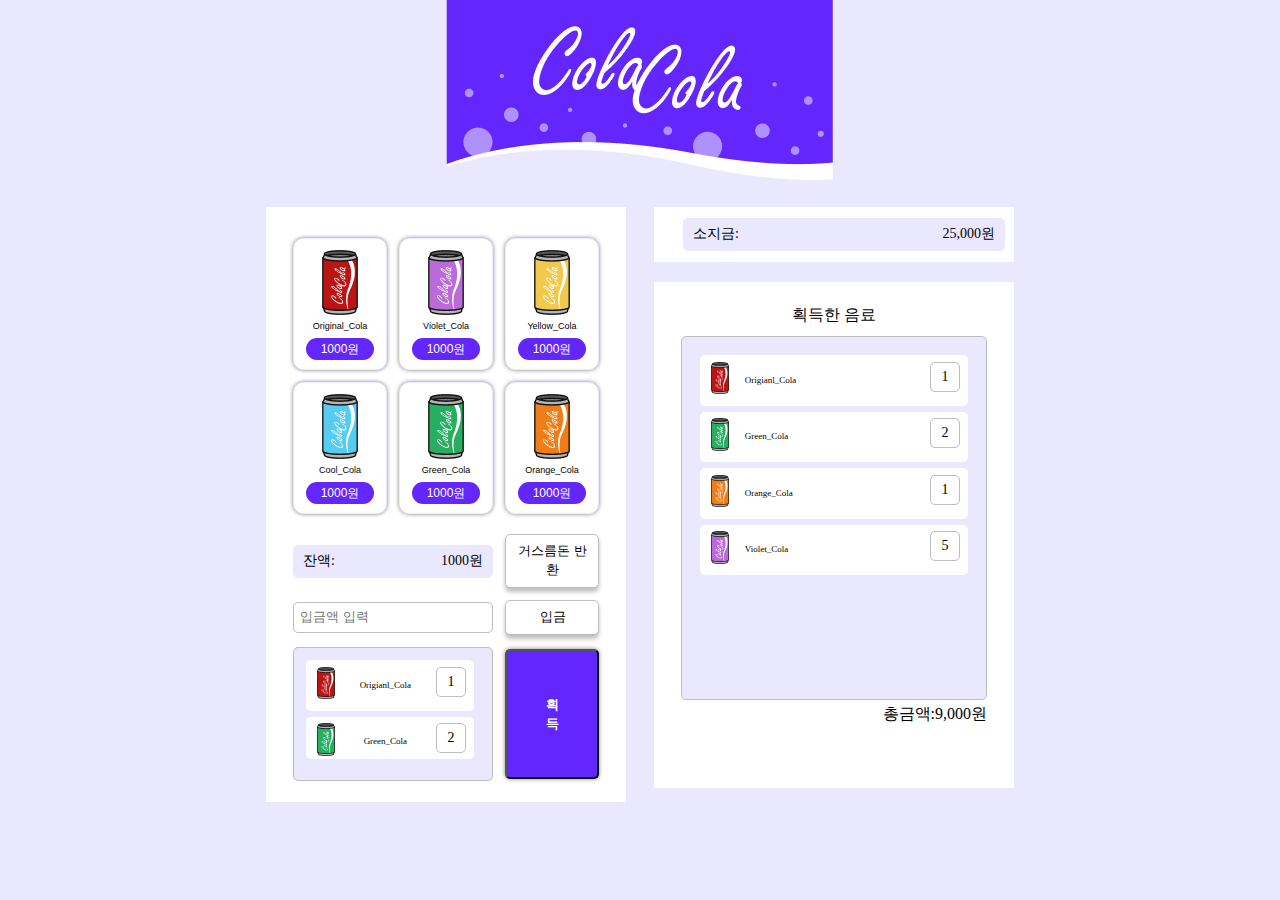
==== index.html @ db54694e "firstcommit" ====
<!DOCTYPE html>
<html lang="ko">

<head>
    <meta charset="UTF-8">
    <meta http-equiv="X-UA-Compatible" content="IE=edge">
    <meta name="viewport" content="width=device-width, initial-scale=1.0">
    <link rel="stylesheet" href="reset.css">
    <link rel="stylesheet" href="style.css">
    <title>Cola_machine</title>
</head>

<body>
    <header class="header-main">
        <h1 class="h-logo"><img src="images/logo.png" alt="코카콜라 벤딩머신"></h1>
    </header>
    <section class="vending-machine">
        <section class="content-sale">
            <h2 class="blind">판매 및 구매 부분</h2>
            <ul class="buttonbox-colamenu">
                <li>
                    <button class="button-menu">
                        <img class="img-menu" src="images/cola_red.png" alt="original cola">
                        Original_Cola
                        <span class="price-redcola">1000원</span>
                    </button>
                </li>
                <li>
                    <button class="button-menu">
                        <img class="img-menu" src="images/cola_violet.png" alt="violet cola">
                        Violet_Cola
                        <span class="price-violetcola">1000원</span>
                    </button></li>
                <li>
                    <button class="button-menu">
                        <img class="img-menu" src="images/cola_yellow.png" alt="yellow cola">
                        Yellow_Cola
                        <span class="price-yellow">1000원</span>
                    </button>
                </li>
                <li>
                    <button class="button-menu">
                        <img class="img-menu" src="images/cola_blue.png" alt="cool cola">
                        Cool_Cola
                        <span class="price-cool">1000원</span>
                    </button>
                </li>
                <li>
                    <button class="button-menu">
                        <img class="img-menu" src="images/cola_green.png" alt="green cola">
                        Green_Cola
                        <span class="price-green">1000원</span>
                    </button>
                </li>
                <li>
                    <button class="button-menu">
                        <img class="img-menu" src="images/cola_orange.png" alt="orange cola">
                        Orange_Cola
                        <span class="price-orange">1000원</span>
                    </button>
                </li>
            </ul>
            <section class="content-cal">
                <h2 class="blind">계산 부분 입니다.</h2>
                <p class="p-balance">
                    잔액:
                    <span class="balance">1000원</span>
                </p>
                <button class="button-change">거스름돈 반환</button>
                <label class="blind" for="input-deposit">입금급액입력창</label>
                <input class="input-deposit" id="input-deposit" type="text" placeholder="입금액 입력">
                <button class="button-deposit">입금</button>
                <ul class="list-basket">
                    <li>
                        <img class="img-basket" src="images/cola_red.png" alt="original cola">
                        Origianl_Cola
                        <span class="product-number">1</span>
                    </li>
                    <li>
                        <img class="img-basket" src="images/cola_green.png" alt="green cola">
                        Green_Cola
                        <span class="product-number">2</span>
                    </li>
                </ul>
                <button class="button-buy">획득</button>
            </section>
        </section>
        <section class="content-buyinfo">
            <h2 class="blind">내 구매정보</h2>
            <section class="content-mymoney">
                <h3 class="blind">소지금</h3>
                <p class="p-mymoney">
                    소지금:
                    <span class="mymoney">25,000원</span>
                </p>
            </section>
            <section class="content-mycola">
                <h3 class="head-mycola">획득한 음료</h3>
                <ul class="list-mycola">
                    <li>
                        <img class="img-mycola" src="images/cola_red.png" alt="original cola">
                        Origianl_Cola
                        <span class="product-number">1</span>
                    </li>
                    <li>
                        <img class="img-mycola" src="images/cola_green.png" alt="green cola">
                        Green_Cola
                        <span class="product-number">2</span>
                    </li>
                    <li>
                        <img class="img-mycola" src="images/cola_orange.png" alt="orange cola">
                        Orange_Cola
                        <span class="product-number">1</span>
                    </li>
                    <li>
                        <img class="img-mycola" src="images/cola_violet.png" alt="violet cola">
                        Violet_Cola
                        <span class="product-number">5</span>
                    </li>
                </ul>
                <span class="totalprice">총금액:9,000원</span>
            </section>
        </section>
    </section>
</body>

</html>
---- style.css ----
.blind {
    position: absolute;
    clip: rect(0 0 0 0);
    width: 1px;
    height: 1px;
    margin: -1px;
    overflow: hidden;
}

body {
    background-color: #EAE8FE;
}

.vending-machine {
    display: flex;
    justify-content: center;
    gap: 28px;
}

.header-main {
    text-align: center;
}

/* sale section */
.content-sale {
    width: 360px;
    background-color: #FFFFFF;
    padding: 31px 0 21px;

}

.buttonbox-colamenu {
    display: grid;
    grid-template-columns: repeat(3, 94px);
    gap: 12px;
    justify-content: center;
    box-sizing: border-box;
    margin-bottom: 20px;
}

.button-menu {
    width: 94px;
    display: flex;
    flex-direction: column;
    align-items: center;
    padding: 11px 0 9px;
    box-sizing: border-box;
    border: 1px solid #EAE8FE;
    border-color: #EAE8FE;
    border-radius: 10px;
    background-color: #FFFFFF;
    font-size: 9px;
    box-shadow: 0px 0px 4px rgba(0, 0, 0, 0.5)
}

.buttonbox-colamenu li:nth-child(2)::before {
    content: "";
    background-color: #000000;
    position: absolute;
    background-image: url(images/soldout.png);
    background-position: center;
    background-size: 80%;
}

.img-menu {
    margin-bottom: 6px;
}

[class^="price"] {
    margin-top: 7px;
    border-radius: 50px;
    background-color: #6327FE;
    color: #FFFFFF;
    font-weight: 500;
    font-size: 12px;
    line-height: 100%;
    padding: 5px 15px;
}

.content-cal {
    display: grid;
    grid-template-columns: 200px 94px;
    justify-content: center;
    align-items: center;
    gap: 12px;
}

.p-balance {
    padding: 6px 10px 7px;
    border-radius: 5px;
    font-weight: 500;
    font-size: 14px;
    line-height: 20px;
    background-color: #EAE8FE;
}

.p-balance .balance {
    float: right;
}

.button-change,
.button-deposit {
    border: 1px solid #BDBDBD;
    padding: 6px 9px 8px 10px;
    border-radius: 5px;
    box-shadow: 0px 4px 4px rgba(0, 0, 0, 0.25);
    font-weight: 500;
    background: #FFFFFF;
    color: #000000;
    font-size: 13px;
    line-height: 19px;
}

.input-deposit {
    padding: 6px 0 8px 6px;
    border: 1px solid #BDBDBD;
    box-sizing: border-box;
    border-radius: 5px;
}

.list-basket {
    padding: 6px 18px 0 12px;
    border: 1px solid #BDBDBD;
    box-sizing: border-box;
    background-color: #EAE8FE;
    border-radius: 5px;
    height: 134px;
    overflow-y: scroll;
}

.list-basket>li {
    margin-top: 6px;
    padding: 6.76px 8px 7.76px 10.76px;
    border-radius: 5px;
    background-color: #FFFFFF;
    text-align: center;
    line-height: 36px;
    overflow: hidden;
    font-size: 9px;
    font-weight: 500;
}

.list-basket>li:last-child {
    padding-bottom: 0;
}

.img-basket {
    float: left;
    width: 18px;
}

.product-number {
    float: right;
    display: flex;
    justify-content: center;
    align-items: center;
    width: 30px;
    height: 30px;
    border: 1px solid #BDBDBD;
    box-sizing: border-box;
    border-radius: 5px;
    font-size: 14px;
    font-weight: 500;
}

.button-buy {
    padding: 44px 35px;
    background: #6327FE;
    box-shadow: 0px 0px 4px rgba(0, 0, 0, 0.5);
    border-radius: 5px;
    font-weight: 700;
    font-size: 13px;
    line-height: 19px;
    color: #FFFFFF;
}

/* buyinfo section */
.content-buyinfo {
    width: 360px;
    
}

.content-mymoney {
    padding: 9px 27px;
    background-color: #FFFFFF;
    border: 2px solid #FFFFFF;
    box-sizing: border-box;
}


.p-mymoney {
    padding: 6px 10px 7px;
    border-radius: 5px;
    width: 100%;
    font-weight: 500;
    font-size: 14px;
    line-height: 20px;
    background-color: #EAE8FE;
}

.mymoney {
    float: right;
}

.content-mycola {
    padding: 25px 27px 26px 27px;
    margin-top: 20px;
    background-color: #FFFFFF;
}

.head-mycola {
    text-align: center;
}

.list-mycola {
    height: 364px;
    margin-top: 13px;
    padding: 12px 18px 0 18px;
    background-color: #EAE8FE;
    border: 1px solid #BDBDBD;
    box-sizing: border-box;
    border-radius: 5px;
    overflow-y: scroll;
}

.img-mycola {
    width: 18px;
    margin-right: 16px;
    float: left;
}

.list-mycola>li {
    margin-top: 6px;
    padding: 6.76px 8px 7.76px 10.76px;
    border-radius: 5px;
    background-color: #FFFFFF;
    text-align: left;
    line-height: 36px;
    overflow: hidden;
    font-weight: 500;
    font-size: 9px;
}

.totalprice {
    text-align: right;
    display: block;
    margin-top: 6px;
    padding-bottom: 40px

}
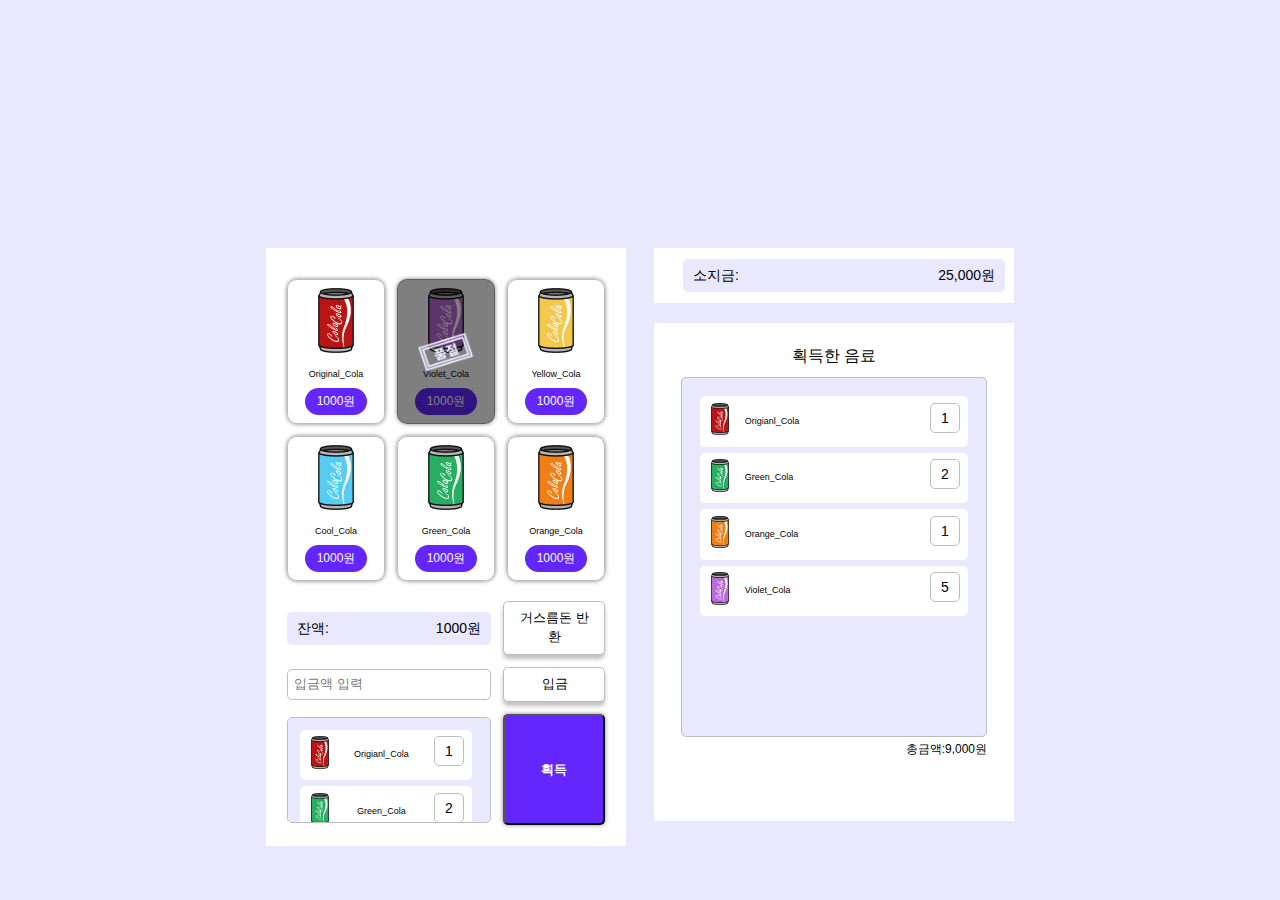
==== commit 38a9badf: "벤딩머신 완성" ====
--- a/index.html
+++ b/index.html
@@ -11,51 +11,51 @@
 </head>
 
 <body>
-    <header class="header-main">
-        <h1 class="h-logo"><img src="images/logo.png" alt="코카콜라 벤딩머신"></h1>
-    </header>
     <section class="vending-machine">
+        <header class="header-main">
+            <h1 class="h-logo blind">콜라 벤딩머신</h1>
+        </header>
         <section class="content-sale">
             <h2 class="blind">판매 및 구매 부분</h2>
             <ul class="buttonbox-colamenu">
                 <li>
                     <button class="button-menu">
                         <img class="img-menu" src="images/cola_red.png" alt="original cola">
-                        Original_Cola
+                        <strong class="tit-item">Original_Cola</strong>
                         <span class="price-redcola">1000원</span>
                     </button>
                 </li>
-                <li>
+                <li class="sold-out">
                     <button class="button-menu">
                         <img class="img-menu" src="images/cola_violet.png" alt="violet cola">
-                        Violet_Cola
+                        <strong class="tit-item">Violet_Cola</strong>
                         <span class="price-violetcola">1000원</span>
                     </button></li>
                 <li>
                     <button class="button-menu">
                         <img class="img-menu" src="images/cola_yellow.png" alt="yellow cola">
-                        Yellow_Cola
+                        <strong class="tit-item">Yellow_Cola</strong>
                         <span class="price-yellow">1000원</span>
                     </button>
                 </li>
                 <li>
                     <button class="button-menu">
                         <img class="img-menu" src="images/cola_blue.png" alt="cool cola">
-                        Cool_Cola
+                        <strong class="tit-item">Cool_Cola</strong>
                         <span class="price-cool">1000원</span>
                     </button>
                 </li>
                 <li>
                     <button class="button-menu">
                         <img class="img-menu" src="images/cola_green.png" alt="green cola">
-                        Green_Cola
+                        <strong class="tit-item">Green_Cola</strong>
                         <span class="price-green">1000원</span>
                     </button>
                 </li>
                 <li>
                     <button class="button-menu">
                         <img class="img-menu" src="images/cola_orange.png" alt="orange cola">
-                        Orange_Cola
+                        <strong class="tit-item">Orange_Cola</strong>
                         <span class="price-orange">1000원</span>
                     </button>
                 </li>
@@ -118,7 +118,7 @@
                         <span class="product-number">5</span>
                     </li>
                 </ul>
-                <span class="totalprice">총금액:9,000원</span>
+                <em class="totalprice">총금액:9,000원</em>
             </section>
         </section>
     </section>
--- a/style.css
+++ b/style.css
@@ -13,73 +13,110 @@
 
 .vending-machine {
     display: flex;
+    flex-wrap: wrap;
     justify-content: center;
-    gap: 28px;
+    flex-wrap: wrap;
+    gap: 0 28px;
+    padding-top: 248px;
+    font-family: 'Noto Sans KR', sans-serif;
 }
 
 .header-main {
-    text-align: center;
+    position: absolute;
+    top: 0;
+    width: 100%;
+    max-width: 386px;
+    height: 180px;
+    background-image: url("./images/Logo.png");
+    background-repeat: no-repeat;
+    background-size: 100%;
+    background-position: center;
 }
 
 /* sale section */
 .content-sale {
     width: 360px;
     background-color: #FFFFFF;
-    padding: 31px 0 21px;
-
+    padding: 31px 21px 21px 21px;
+    box-sizing: border-box;
 }
 
 .buttonbox-colamenu {
     display: grid;
-    grid-template-columns: repeat(3, 94px);
+    grid-template-columns: repeat(3, 1fr);
     gap: 12px;
-    justify-content: center;
-    box-sizing: border-box;
     margin-bottom: 20px;
 }
 
+.buttonbox-colamenu li{
+    position: relative;
+    border-radius: 10px;
+    background-color: #FFFFFF;
+    box-shadow: 0px 0px 4px rgba(0, 0, 0, 0.5);
+}
+
+.buttonbox-colamenu li:active::before {
+    content: '';
+    display: block;
+    position: absolute;
+    top: 0;
+    left: 0;
+    width: 100%;
+    height: 100%;
+    border: 3px solid #6327FE;
+    border-radius: 10px;
+    box-sizing: border-box;
+}
+
+.buttonbox-colamenu li.sold-out::before {
+    content: '';
+    display: block;
+    position: absolute;
+    top: 0%;
+    left: 0;
+    width: 100%;
+    height: 100%;
+    z-index: 10;
+    border-radius: 10px;
+    background: no-repeat center / 60px 46px url(images/soldout.png) rgba(0, 0, 0, 0.5);;
+}
+
+.buttonbox-colamenu li.sold-out {
+    pointer-events: none;
+}
+
 .button-menu {
-    width: 94px;
-    display: flex;
-    flex-direction: column;
-    align-items: center;
-    padding: 11px 0 9px;
-    box-sizing: border-box;
-    border: 1px solid #EAE8FE;
-    border-color: #EAE8FE;
-    border-radius: 10px;
-    background-color: #FFFFFF;
-    font-size: 9px;
-    box-shadow: 0px 0px 4px rgba(0, 0, 0, 0.5)
-}
-
-.buttonbox-colamenu li:nth-child(2)::before {
-    content: "";
-    background-color: #000000;
-    position: absolute;
-    background-image: url(images/soldout.png);
-    background-position: center;
-    background-size: 80%;
+    width: 100%;
+    padding: 8px;
+    border: 1px solid #BDBDBD;
+    box-sizing: border-box;
+    border-radius: 10px;
+    background-color: #FFFFFF;
 }
 
 .img-menu {
     margin-bottom: 6px;
 }
 
+.tit-item {
+    display: block;
+    line-height: 13px;
+    font-size: 9px;
+    margin: 6px 0 7px;
+}
+
 [class^="price"] {
-    margin-top: 7px;
+    display: inline-block;
+    font-size: 12px;
+    padding: 5px 12px;
+    background-color: #6327FE;
     border-radius: 50px;
-    background-color: #6327FE;
-    color: #FFFFFF;
-    font-weight: 500;
-    font-size: 12px;
-    line-height: 100%;
-    padding: 5px 15px;
+    color: #fff;
 }
 
 .content-cal {
     display: grid;
-    grid-template-columns: 200px 94px;
+    grid-template-columns: 2fr 1fr;
     justify-content: center;
     align-items: center;
     gap: 12px;
@@ -124,8 +161,8 @@
     box-sizing: border-box;
     background-color: #EAE8FE;
     border-radius: 5px;
-    height: 134px;
     overflow-y: scroll;
+    height: 106px;
 }
 
 .list-basket>li {
@@ -138,10 +175,6 @@
     overflow: hidden;
     font-size: 9px;
     font-weight: 500;
-}
-
-.list-basket>li:last-child {
-    padding-bottom: 0;
 }
 
 .img-basket {
@@ -174,10 +207,8 @@
     color: #FFFFFF;
 }
 
-/* buyinfo section */
 .content-buyinfo {
     width: 360px;
-    
 }
 
 .content-mymoney {
@@ -213,9 +244,8 @@
 }
 
 .list-mycola {
-    height: 364px;
     margin-top: 13px;
-    padding: 12px 18px 0 18px;
+    padding: 12px 18px 120px 18px;
     background-color: #EAE8FE;
     border: 1px solid #BDBDBD;
     box-sizing: border-box;
@@ -245,6 +275,19 @@
     text-align: right;
     display: block;
     margin-top: 6px;
-    padding-bottom: 40px
-
+    padding-bottom: 40px;
+    font-size: 12px;
+}
+
+@media only screen and (min-device-width: 320px) and (max-device-width:480px) and (-webkit-min-device-pixel-ratio:2){
+    body{background-color: #fff;}
+
+    .vending-machine {
+        padding-top: 65px;
+    }
+
+    .header-main {
+        width: 166px;
+        height: 70px;
+    }
 }